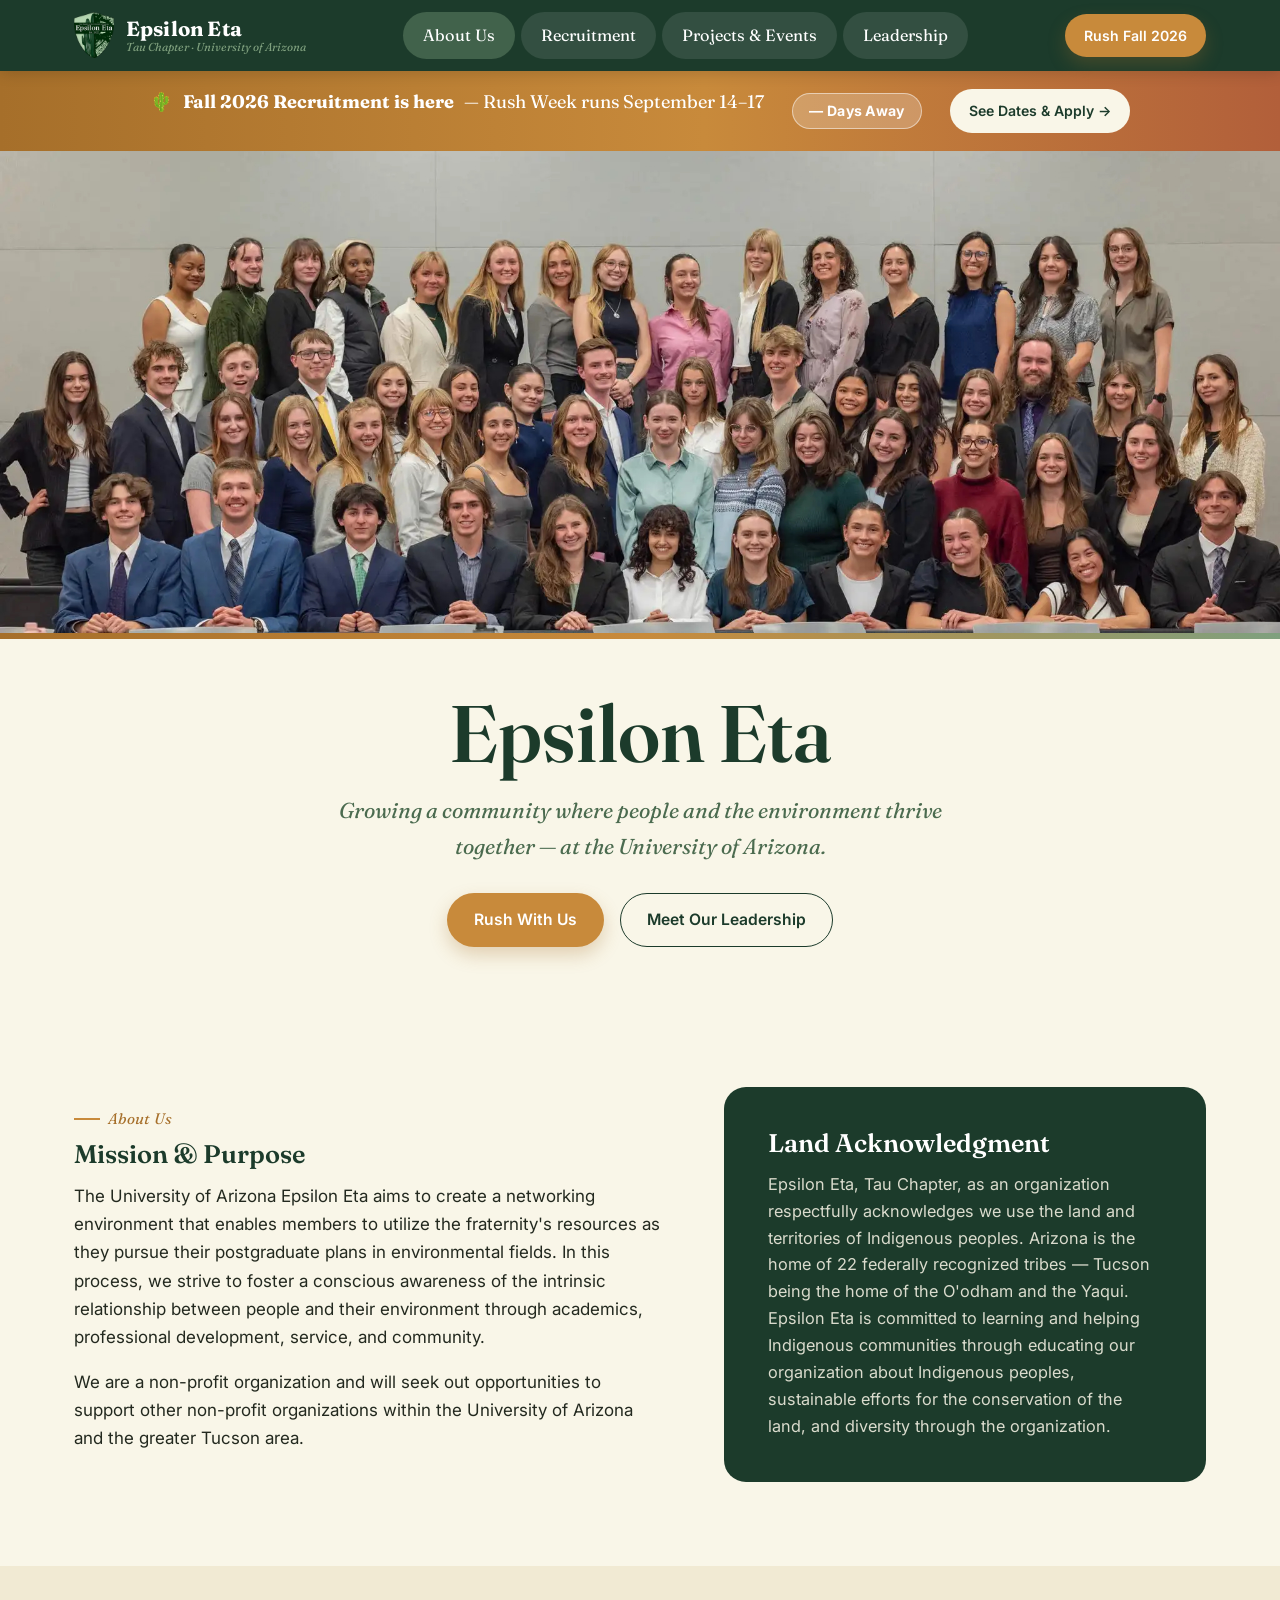
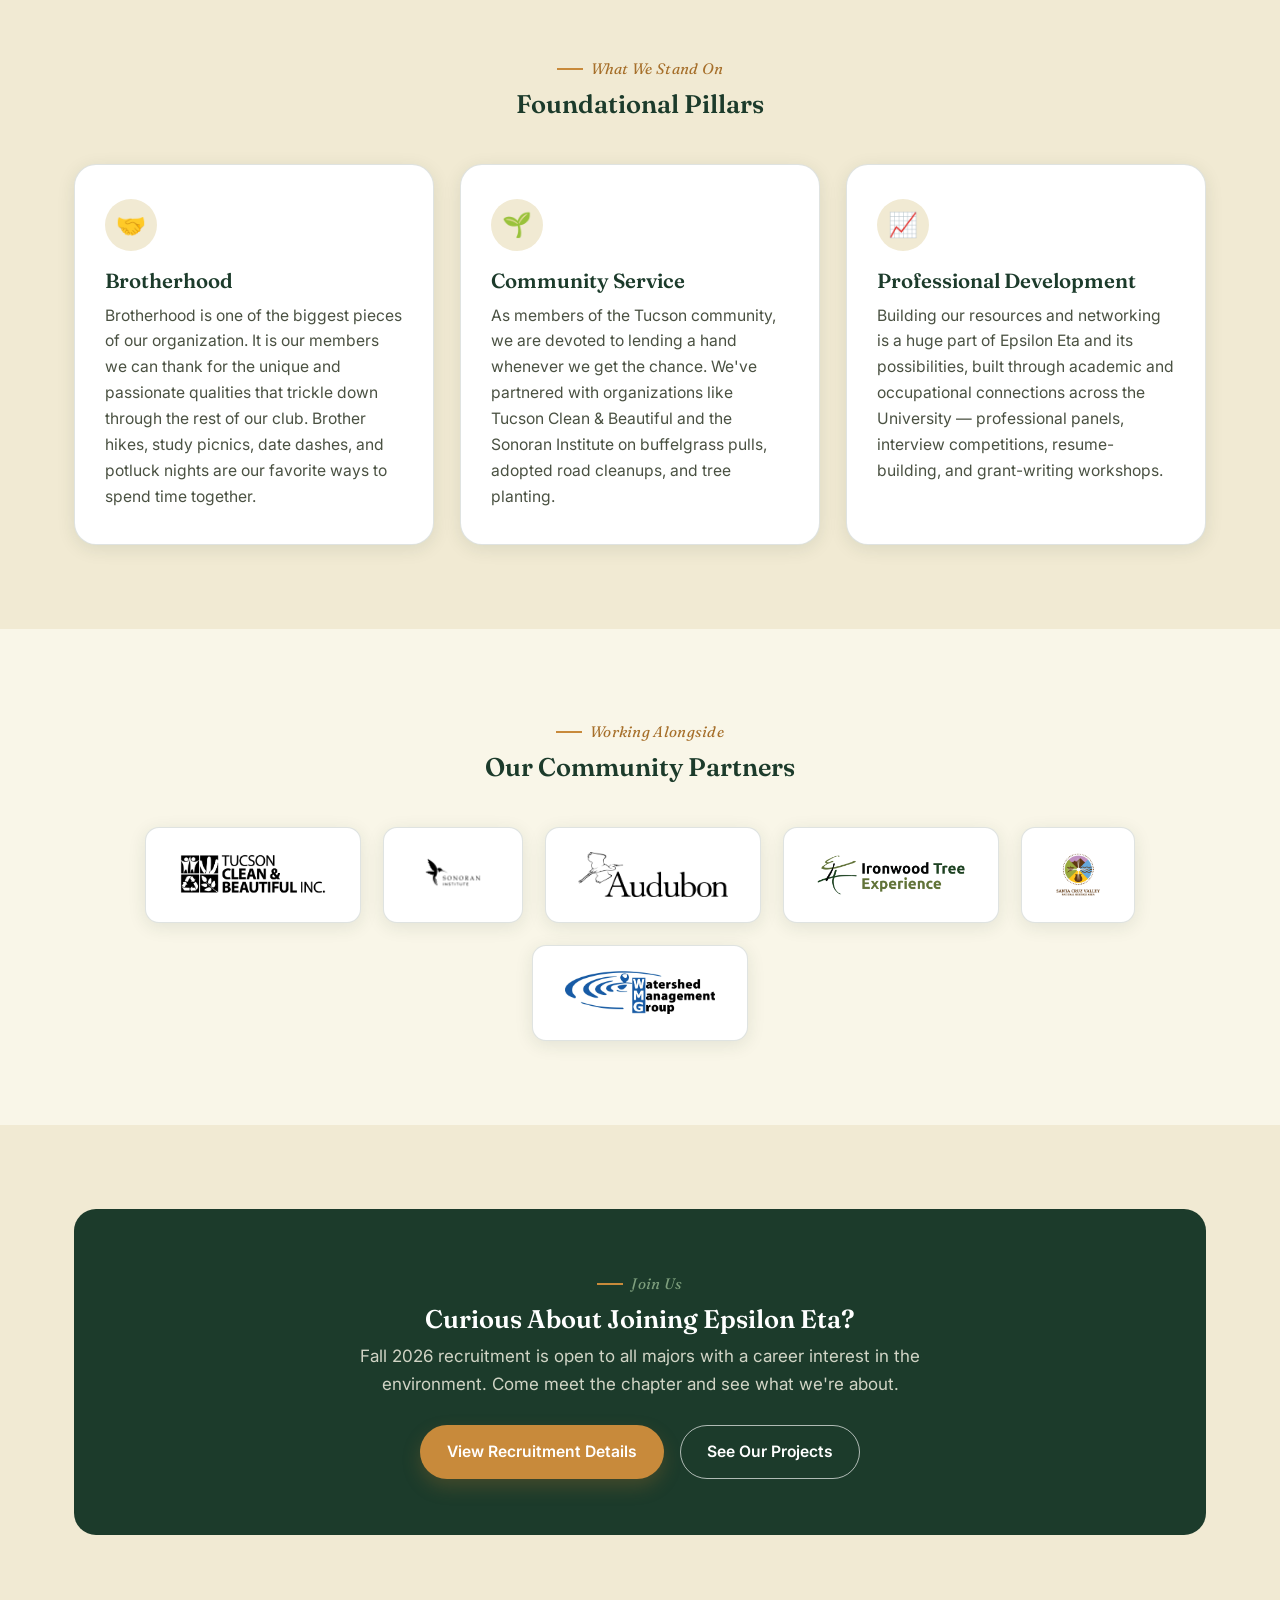
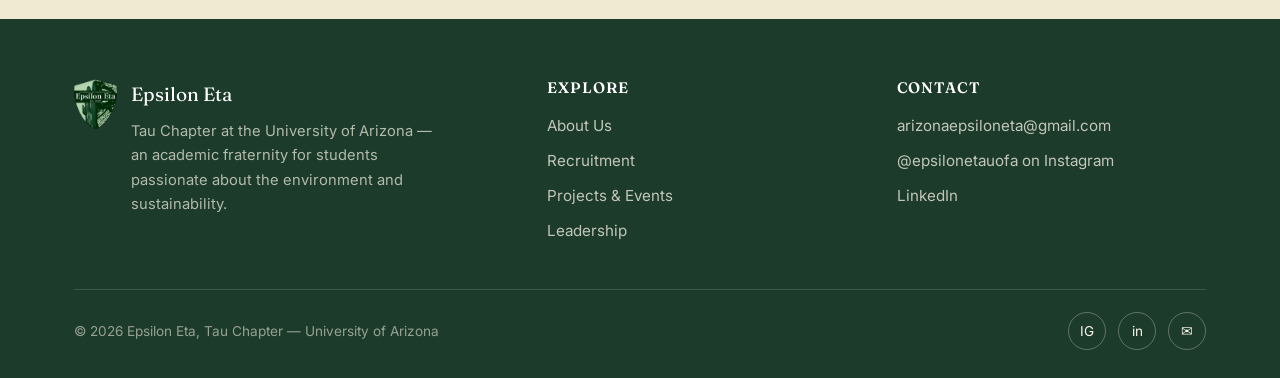
==== index.html @ ac743a00 "Initial commit: Epsilon Eta Tau Chapter website New static site replacing the old WordPress export -" ====
<!DOCTYPE html>
<html lang="en">
<head>
<meta charset="UTF-8" />
<meta name="viewport" content="width=device-width, initial-scale=1" />
<title>Epsilon Eta | Tau Chapter, University of Arizona</title>
<meta name="description" content="Epsilon Eta, Tau Chapter at the University of Arizona — an environmental and sustainability-focused academic fraternity. Learn our mission, meet our leadership, and join Fall 2026 recruitment." />
<link rel="icon" href="Logos/epsilonetalogo.webp" />
<link rel="preconnect" href="https://fonts.googleapis.com">
<link rel="preconnect" href="https://fonts.gstatic.com" crossorigin>
<link href="https://fonts.googleapis.com/css2?family=Fraunces:ital,wght@0,500;0,600;0,700;1,500&family=Inter:wght@400;500;600;700&display=swap" rel="stylesheet">
<link rel="stylesheet" href="css/styles.css" />
</head>
<body>

<!-- ================= NAVBAR ================= -->
<header class="navbar">
  <div class="container">
    <a class="brand" href="index.html">
      <img src="Logos/epsilonetalogo.webp" alt="Epsilon Eta shield crest logo" />
      <span class="brand-text">
        <span class="name">Epsilon Eta</span>
        <span class="sub">Tau Chapter &middot; University of Arizona</span>
      </span>
    </a>
    <nav class="nav-links">
      <a href="index.html" class="active">About Us</a>
      <a href="recruitment.html">Recruitment</a>
      <a href="projects-events.html">Projects &amp; Events</a>
      <a href="leadership.html">Leadership</a>
    </nav>
    <div class="nav-cta">
      <a href="recruitment.html" class="btn btn-gold btn-sm">Rush Fall 2026</a>
    </div>
    <button class="nav-toggle" aria-label="Toggle navigation">
      <span></span><span></span><span></span>
    </button>
  </div>
</header>

<!-- ================= RECRUITMENT BANNER ================= -->
<div class="rush-banner">
  <div class="container">
    <p class="rush-text">
      🌵 <strong>Fall 2026 Recruitment is here</strong> &mdash; Rush Week runs September 14&ndash;17
    </p>
    <span class="rush-badge"><span data-countdown>13</span> Days Away</span>
    <a href="recruitment.html" class="btn btn-white btn-sm">See Dates &amp; Apply →</a>
  </div>
</div>

<!-- ================= HERO ================= -->
<section class="hero">
  <div class="hero-media">
    <img src="Images/MainPagePhoto.jpg" alt="Members of Epsilon Eta, Tau Chapter, gathered together in business professional attire for a full-chapter group photo" />
  </div>
  <div class="hero-divider"></div>
  <div class="hero-copy">
    <div class="container">
      <h1>Epsilon Eta</h1>
      <p class="tagline">Growing a community where people and the environment thrive together — at the University of Arizona.</p>
      <div class="hero-actions">
        <a href="recruitment.html" class="btn btn-gold">Rush With Us</a>
        <a href="leadership.html" class="btn btn-outline-dark">Meet Our Leadership</a>
      </div>
    </div>
  </div>
</section>

<!-- ================= MISSION ================= -->
<section class="section">
  <div class="container">
    <div class="two-col">
      <div>
        <span class="eyebrow">About Us</span>
        <h2>Mission &amp; Purpose</h2>
        <p>The University of Arizona Epsilon Eta aims to create a networking environment that enables members to utilize the fraternity's resources as they pursue their postgraduate plans in environmental fields. In this process, we strive to foster a conscious awareness of the intrinsic relationship between people and their environment through academics, professional development, service, and community.</p>
        <p>We are a non-profit organization and will seek out opportunities to support other non-profit organizations within the University of Arizona and the greater Tucson area.</p>
      </div>
      <div class="land-ack">
        <h2>Land Acknowledgment</h2>
        <p>Epsilon Eta, Tau Chapter, as an organization respectfully acknowledges we use the land and territories of Indigenous peoples. Arizona is the home of 22 federally recognized tribes &mdash; Tucson being the home of the O'odham and the Yaqui. Epsilon Eta is committed to learning and helping Indigenous communities through educating our organization about Indigenous peoples, sustainable efforts for the conservation of the land, and diversity through the organization.</p>
      </div>
    </div>
  </div>
</section>

<!-- ================= FOUNDATIONAL PILLARS ================= -->
<section class="section section--alt">
  <div class="container">
    <div class="section-head center">
      <span class="eyebrow">What We Stand On</span>
      <h2>Foundational Pillars</h2>
    </div>
    <div class="pillars">
      <div class="pillar-card">
        <div class="icon">🤝</div>
        <h3>Brotherhood</h3>
        <p>Brotherhood is one of the biggest pieces of our organization. It is our members we can thank for the unique and passionate qualities that trickle down through the rest of our club. Brother hikes, study picnics, date dashes, and potluck nights are our favorite ways to spend time together.</p>
      </div>
      <div class="pillar-card">
        <div class="icon">🌱</div>
        <h3>Community Service</h3>
        <p>As members of the Tucson community, we are devoted to lending a hand whenever we get the chance. We've partnered with organizations like Tucson Clean &amp; Beautiful and the Sonoran Institute on buffelgrass pulls, adopted road cleanups, and tree planting.</p>
      </div>
      <div class="pillar-card">
        <div class="icon">📈</div>
        <h3>Professional Development</h3>
        <p>Building our resources and networking is a huge part of Epsilon Eta and its possibilities, built through academic and occupational connections across the University &mdash; professional panels, interview competitions, resume-building, and grant-writing workshops.</p>
      </div>
    </div>
  </div>
</section>

<!-- ================= PARTNERS ================= -->
<section class="section">
  <div class="container">
    <div class="section-head center">
      <span class="eyebrow">Working Alongside</span>
      <h2>Our Community Partners</h2>
    </div>
    <div class="partners-strip">
      <div class="partner-tile"><img class="logo-invert" src="Logos/TuconsCleanBeautifulLogo.png" alt="Tucson Clean and Beautiful logo" /></div>
      <div class="partner-tile"><img src="Logos/SonoranInstituteLogo.png" alt="Sonoran Institute logo" /></div>
      <div class="partner-tile"><img src="Logos/AudubonLogo.png" alt="Tucson Audubon Society logo" /></div>
      <div class="partner-tile"><img src="Logos/ITELogo.png" alt="Ironwood Tree Experience logo" /></div>
      <div class="partner-tile"><img src="Logos/SCVNHALogo.webp" alt="Santa Cruz Valley National Heritage Area logo" /></div>
      <div class="partner-tile"><img src="Logos/WMGLogo.webp" alt="Watershed Management Group logo" /></div>
    </div>
  </div>
</section>

<!-- ================= CTA ================= -->
<section class="section section--alt">
  <div class="container">
    <div class="cta-band">
      <span class="eyebrow" style="color:var(--sage-light)">Join Us</span>
      <h2>Curious About Joining Epsilon Eta?</h2>
      <p>Fall 2026 recruitment is open to all majors with a career interest in the environment. Come meet the chapter and see what we're about.</p>
      <div class="btn-row">
        <a href="recruitment.html" class="btn btn-gold">View Recruitment Details</a>
        <a href="projects-events.html" class="btn btn-outline-light">See Our Projects</a>
      </div>
    </div>
  </div>
</section>

<!-- ================= FOOTER ================= -->
<footer class="site-footer">
  <div class="container">
    <div class="footer-grid">
      <div class="footer-brand">
        <img src="Logos/epsilonetalogo.webp" alt="Epsilon Eta shield crest logo" />
        <div>
          <div class="name">Epsilon Eta</div>
          <p>Tau Chapter at the University of Arizona &mdash; an academic fraternity for students passionate about the environment and sustainability.</p>
        </div>
      </div>
      <div class="footer-col">
        <h4>Explore</h4>
        <a href="index.html">About Us</a>
        <a href="recruitment.html">Recruitment</a>
        <a href="projects-events.html">Projects &amp; Events</a>
        <a href="leadership.html">Leadership</a>
      </div>
      <div class="footer-col">
        <h4>Contact</h4>
        <a href="mailto:arizonaepsiloneta@gmail.com">arizonaepsiloneta@gmail.com</a>
        <a href="https://www.instagram.com/epsilonetauofa/" target="_blank" rel="noopener">@epsilonetauofa on Instagram</a>
        <a href="https://www.linkedin.com/company/epsilon-eta-tau-chapter/posts/?feedView=all" target="_blank" rel="noopener">LinkedIn</a>
      </div>
    </div>
    <div class="footer-bottom">
      <span>&copy; <span data-year>2026</span> Epsilon Eta, Tau Chapter &mdash; University of Arizona</span>
      <div class="social-row">
        <a href="https://www.instagram.com/epsilonetauofa/" target="_blank" rel="noopener" aria-label="Instagram">IG</a>
        <a href="https://www.linkedin.com/company/epsilon-eta-tau-chapter/posts/?feedView=all" target="_blank" rel="noopener" aria-label="LinkedIn">in</a>
        <a href="mailto:arizonaepsiloneta@gmail.com" aria-label="Email">✉</a>
      </div>
    </div>
  </div>
</footer>

<script src="js/script.js"></script>
</body>
</html>
---- css/styles.css ----
/* =========================================================
   Epsilon Eta — Tau Chapter, University of Arizona
   Global stylesheet
   ========================================================= */

:root {
  /* Palette */
  --forest-dark: #1C3B2B;
  --forest: #234531;
  --sage: #4B6B4F;
  --sage-light: #7FA07E;
  --cream: #F9F6E8;
  --cream-alt: #F1EAD3;
  --gold: #C88A3B;
  --gold-dark: #A66F2A;
  --terracotta: #B25F3A;
  --ink: #23291F;
  --ink-soft: #4A5142;
  --white: #FFFFFF;
  --line: rgba(28, 59, 43, 0.14);

  --nav-pill: rgba(255, 255, 255, 0.10);
  --nav-pill-hover: rgba(127, 160, 126, 0.38);

  --font-serif: "Fraunces", "Iowan Old Style", "Palatino Linotype", Georgia, serif;
  --font-sans: "Inter", "Helvetica Neue", Arial, sans-serif;

  --shadow-soft: 0 10px 30px rgba(28, 59, 43, 0.12);
  --shadow-card: 0 4px 18px rgba(28, 59, 43, 0.10);
  --radius-lg: 22px;
  --radius-md: 14px;
  --radius-pill: 999px;
}

/* ---------- Reset ---------- */
* { box-sizing: border-box; }
html { scroll-behavior: smooth; }
body {
  margin: 0;
  background: var(--cream);
  color: var(--ink);
  font-family: var(--font-sans);
  font-size: 17px;
  line-height: 1.65;
  -webkit-font-smoothing: antialiased;
}
img { max-width: 100%; display: block; }
a { color: inherit; text-decoration: none; }
ul { list-style: none; margin: 0; padding: 0; }
h1, h2, h3, h4 {
  font-family: var(--font-serif);
  color: var(--forest-dark);
  margin: 0 0 0.5em;
  font-weight: 600;
  line-height: 1.15;
}
p { margin: 0 0 1em; }
.container {
  width: 100%;
  max-width: 1180px;
  margin: 0 auto;
  padding: 0 24px;
}
.eyebrow {
  display: inline-flex;
  align-items: center;
  gap: 8px;
  font-family: var(--font-serif);
  font-style: italic;
  font-size: 0.95rem;
  color: var(--gold-dark);
  letter-spacing: 0.02em;
  margin-bottom: 0.6em;
}
.eyebrow::before {
  content: "";
  width: 26px;
  height: 2px;
  background: var(--gold);
  display: inline-block;
}
.section {
  padding: 84px 0;
}
.section--alt {
  background: var(--cream-alt);
}
.section-head {
  max-width: 680px;
  margin: 0 0 44px;
}
.section-head.center {
  margin-left: auto;
  margin-right: auto;
  text-align: center;
}
.section-head p {
  color: var(--ink-soft);
  font-size: 1.08rem;
}

/* ---------- Buttons ---------- */
.btn {
  display: inline-flex;
  align-items: center;
  gap: 10px;
  font-family: var(--font-sans);
  font-weight: 600;
  font-size: 0.98rem;
  padding: 13px 26px;
  border-radius: var(--radius-pill);
  border: 1.5px solid transparent;
  cursor: pointer;
  transition: transform 0.15s ease, box-shadow 0.15s ease, background 0.15s ease, color 0.15s ease;
  white-space: nowrap;
}
.btn:hover { transform: translateY(-2px); }
.btn-gold {
  background: var(--gold);
  color: var(--white);
  box-shadow: 0 8px 18px rgba(166, 111, 42, 0.28);
}
.btn-gold:hover { background: var(--gold-dark); }
.btn-outline-dark {
  background: transparent;
  border-color: var(--forest-dark);
  color: var(--forest-dark);
}
.btn-outline-dark:hover { background: var(--forest-dark); color: var(--white); }
.btn-outline-light {
  background: transparent;
  border-color: rgba(255,255,255,0.65);
  color: var(--white);
}
.btn-outline-light:hover { background: rgba(255,255,255,0.14); }
.btn-white {
  background: var(--cream);
  color: var(--forest-dark);
}
.btn-white:hover { background: var(--white); }
.btn-sm { padding: 9px 18px; font-size: 0.88rem; }

/* ---------- Navbar ---------- */
.navbar {
  background: var(--forest-dark);
  position: sticky;
  top: 0;
  z-index: 200;
  box-shadow: 0 2px 14px rgba(0,0,0,0.16);
}
.navbar .container {
  display: flex;
  align-items: center;
  justify-content: space-between;
  gap: 20px;
  padding-top: 12px;
  padding-bottom: 12px;
}
.brand {
  display: flex;
  align-items: center;
  gap: 12px;
}
.brand img {
  height: 46px;
  width: auto;
}
.brand-text {
  font-family: var(--font-serif);
  color: var(--white);
  line-height: 1.15;
}
.brand-text .name { font-size: 1.28rem; font-weight: 700; letter-spacing: 0.01em; }
.brand-text .sub {
  display: block;
  font-size: 0.72rem;
  font-style: italic;
  color: var(--sage-light);
  font-weight: 400;
}
.nav-links {
  display: flex;
  align-items: center;
  gap: 6px;
}
.nav-links a {
  font-family: var(--font-serif);
  color: var(--white);
  font-size: 1.02rem;
  padding: 10px 20px;
  border-radius: var(--radius-pill);
  background: var(--nav-pill);
  transition: background 0.2s ease;
}
.nav-links a:hover,
.nav-links a.active {
  background: var(--nav-pill-hover);
}
.nav-cta {
  display: flex;
  align-items: center;
  gap: 14px;
}
.nav-toggle {
  display: none;
  background: none;
  border: none;
  cursor: pointer;
  padding: 8px;
}
.nav-toggle span {
  display: block;
  width: 26px;
  height: 2px;
  background: var(--white);
  margin: 5px 0;
  transition: 0.2s ease;
}

/* ---------- Recruitment banner (top of homepage) ---------- */
.rush-banner {
  background: linear-gradient(90deg, var(--gold-dark), var(--gold) 55%, var(--terracotta));
  color: var(--white);
}
.rush-banner .container {
  display: flex;
  align-items: center;
  justify-content: center;
  flex-wrap: wrap;
  gap: 14px 28px;
  padding-top: 16px;
  padding-bottom: 16px;
  text-align: center;
}
.rush-banner .rush-text {
  font-family: var(--font-serif);
  font-size: 1.14rem;
  display: flex;
  align-items: center;
  gap: 10px;
  flex-wrap: wrap;
  justify-content: center;
}
.rush-banner .rush-text strong { font-weight: 700; }
.rush-badge {
  background: rgba(255,255,255,0.22);
  border: 1px solid rgba(255,255,255,0.5);
  border-radius: var(--radius-pill);
  padding: 5px 16px;
  font-family: var(--font-sans);
  font-weight: 700;
  font-size: 0.88rem;
  letter-spacing: 0.02em;
}

/* ---------- Hero ---------- */
.hero {
  position: relative;
  overflow: hidden;
  background: var(--forest-dark);
}
.hero-media {
  position: relative;
  width: 100%;
  line-height: 0;
}
.hero-media img {
  width: 100%;
  height: auto;
  display: block;
}
.hero-divider {
  height: 6px;
  background: linear-gradient(90deg, var(--gold-dark), var(--gold), var(--sage-light));
}
.hero-copy {
  position: relative;
  background: var(--cream);
  padding: 48px 0 56px;
}
.hero-copy .container {
  text-align: center;
}
.hero-copy h1 {
  font-size: clamp(2.6rem, 6.4vw, 5rem);
  color: var(--forest-dark);
  margin-bottom: 0.18em;
}
.hero-copy .tagline {
  font-family: var(--font-serif);
  font-style: italic;
  color: var(--sage);
  font-size: clamp(1.05rem, 2vw, 1.35rem);
  max-width: 640px;
  margin: 0 auto 1.3em;
}
.hero-actions {
  display: flex;
  gap: 16px;
  justify-content: center;
  flex-wrap: wrap;
  margin-top: 6px;
}

/* ---------- Page header (non-home pages) ---------- */
.page-header {
  background: var(--forest-dark);
  padding: 72px 0 64px;
  text-align: center;
}
.page-header h1 {
  color: var(--white);
  font-size: clamp(2.2rem, 5vw, 3.4rem);
}
.page-header .eyebrow { color: var(--sage-light); }
.page-header .eyebrow::before { background: var(--sage-light); }
.page-header p {
  color: rgba(249,246,232,0.82);
  max-width: 620px;
  margin: 0 auto;
  font-size: 1.08rem;
}

/* ---------- Pillars ---------- */
.pillars {
  display: grid;
  grid-template-columns: repeat(3, 1fr);
  gap: 26px;
}
.pillar-card {
  background: var(--white);
  border: 1px solid var(--line);
  border-radius: var(--radius-lg);
  padding: 34px 30px;
  box-shadow: var(--shadow-card);
}
.pillar-card .icon {
  width: 52px;
  height: 52px;
  border-radius: 50%;
  background: var(--cream-alt);
  color: var(--forest-dark);
  display: flex;
  align-items: center;
  justify-content: center;
  font-size: 1.5rem;
  margin-bottom: 18px;
}
.pillar-card h3 { font-size: 1.28rem; }
.pillar-card p { color: var(--ink-soft); font-size: 0.98rem; margin-bottom: 0; }

/* ---------- Land acknowledgment ---------- */
.land-ack {
  background: var(--forest-dark);
  color: var(--cream);
  border-radius: var(--radius-lg);
  padding: 42px 44px;
}
.land-ack h2 { color: var(--white); }
.land-ack p { color: rgba(249,246,232,0.86); margin-bottom: 0; font-size: 1.02rem; }

/* ---------- Two-column feature (mission, etc.) ---------- */
.two-col {
  display: grid;
  grid-template-columns: 1.1fr 0.9fr;
  gap: 60px;
  align-items: center;
}

/* ---------- Partner logo strip ---------- */
.partners-strip {
  display: flex;
  flex-wrap: wrap;
  align-items: center;
  justify-content: center;
  gap: 22px;
}
.partner-tile {
  background: var(--white);
  border: 1px solid var(--line);
  border-radius: var(--radius-md);
  box-shadow: var(--shadow-card);
  padding: 20px 32px;
  display: flex;
  align-items: center;
  justify-content: center;
  height: 96px;
}
.partner-tile img {
  height: 46px;
  width: auto;
  max-width: 150px;
  object-fit: contain;
}
.logo-invert { filter: grayscale(1) invert(1); }

/* ---------- Recruitment page ---------- */
.rush-hero {
  background: var(--forest-dark);
  color: var(--cream);
  padding: 76px 0 60px;
}
.rush-hero .container { text-align: center; }
.rush-hero h1 { color: var(--white); font-size: clamp(2.3rem, 5.5vw, 3.6rem); }
.rush-hero p.lead {
  max-width: 660px;
  margin: 0 auto 1.4em;
  color: rgba(249,246,232,0.86);
  font-size: 1.08rem;
}
.countdown {
  display: inline-flex;
  gap: 14px;
  background: rgba(249,246,232,0.08);
  border: 1px solid rgba(249,246,232,0.28);
  border-radius: var(--radius-lg);
  padding: 18px 30px;
  margin: 8px 0 24px;
}
.countdown .num {
  font-family: var(--font-serif);
  font-size: 2.4rem;
  font-weight: 700;
  color: var(--gold);
  line-height: 1;
  display: block;
}
.countdown .lbl {
  font-size: 0.72rem;
  letter-spacing: 0.08em;
  text-transform: uppercase;
  color: rgba(249,246,232,0.7);
}

.eligibility-card {
  background: var(--white);
  border: 1px solid var(--line);
  border-radius: var(--radius-lg);
  padding: 36px;
  box-shadow: var(--shadow-card);
}
.eligibility-card ul { margin-top: 14px; }
.eligibility-card li {
  display: flex;
  gap: 10px;
  align-items: flex-start;
  margin-bottom: 10px;
  color: var(--ink-soft);
}
.eligibility-card li::before {
  content: "✓";
  color: var(--sage);
  font-weight: 700;
  flex-shrink: 0;
}

.schedule-grid {
  display: grid;
  grid-template-columns: repeat(4, 1fr);
  gap: 20px;
}
.schedule-card {
  background: var(--white);
  border: 1px solid var(--line);
  border-radius: var(--radius-lg);
  padding: 26px 22px;
  box-shadow: var(--shadow-card);
  position: relative;
}
.schedule-card.required {
  border: 2px solid var(--gold);
}
.schedule-card .req-badge {
  position: absolute;
  top: -12px;
  right: 18px;
  background: var(--gold);
  color: var(--white);
  font-size: 0.7rem;
  font-weight: 700;
  letter-spacing: 0.04em;
  text-transform: uppercase;
  padding: 5px 12px;
  border-radius: var(--radius-pill);
}
.schedule-card .day {
  font-family: var(--font-serif);
  font-style: italic;
  color: var(--sage);
  font-size: 0.92rem;
  margin-bottom: 4px;
}
.schedule-card h3 { font-size: 1.22rem; margin-bottom: 8px; }
.schedule-card .meta {
  font-size: 0.92rem;
  color: var(--ink-soft);
  display: flex;
  flex-direction: column;
  gap: 3px;
  margin-bottom: 10px;
}
.schedule-card .desc {
  font-size: 0.92rem;
  color: var(--ink-soft);
  margin-bottom: 0;
}

.application-panel {
  background: var(--cream-alt);
  border-radius: var(--radius-lg);
  padding: 44px;
  display: grid;
  grid-template-columns: 1fr 1fr;
  gap: 40px;
  align-items: start;
}
.due-tag {
  display: inline-block;
  background: var(--forest-dark);
  color: var(--white);
  font-size: 0.86rem;
  font-weight: 600;
  padding: 8px 18px;
  border-radius: var(--radius-pill);
  margin-bottom: 18px;
}
.req-list li {
  display: flex;
  gap: 10px;
  padding: 10px 0;
  border-bottom: 1px dashed var(--line);
  color: var(--ink-soft);
}
.req-list li:last-child { border-bottom: none; }
.req-list li::before {
  content: "🌿";
  flex-shrink: 0;
}

.recruit-gallery {
  display: grid;
  grid-template-columns: repeat(4, 1fr);
  gap: 18px;
}
.recruit-gallery img {
  border-radius: var(--radius-md);
  width: 100%;
  height: 230px;
  object-fit: cover;
  box-shadow: var(--shadow-card);
  transition: transform 0.25s ease;
}
.recruit-gallery img:hover { transform: scale(1.03); }

.flyer-grid {
  display: grid;
  grid-template-columns: repeat(4, 1fr);
  gap: 18px;
}
.flyer-card {
  position: relative;
  border-radius: var(--radius-md);
  overflow: hidden;
  box-shadow: var(--shadow-card);
  line-height: 0;
}
.flyer-card img {
  width: 100%;
  display: block;
}
.flyer-card.required {
  box-shadow: 0 0 0 3px var(--gold), var(--shadow-soft);
}
.flyer-card .req-badge {
  position: absolute;
  top: 14px;
  right: 14px;
  box-shadow: 0 4px 10px rgba(0,0,0,0.28);
}

/* ---------- Projects & Events ---------- */
.event-block {
  display: grid;
  grid-template-columns: 1fr 1fr;
  gap: 54px;
  align-items: center;
  padding: 56px 0;
  border-bottom: 1px solid var(--line);
}
.event-block:last-of-type { border-bottom: none; }
.event-block.reverse .event-media { order: 2; }
.event-block.reverse .event-copy { order: 1; }
.event-media img {
  border-radius: var(--radius-lg);
  box-shadow: var(--shadow-soft);
  width: 100%;
  height: 360px;
  object-fit: cover;
}
.event-copy .tag {
  display: inline-block;
  background: var(--cream-alt);
  color: var(--forest);
  font-size: 0.78rem;
  font-weight: 700;
  letter-spacing: 0.05em;
  text-transform: uppercase;
  padding: 6px 14px;
  border-radius: var(--radius-pill);
  margin-bottom: 14px;
}
.event-copy h2 { font-size: 1.9rem; margin-bottom: 0.5em; }
.event-copy p { color: var(--ink-soft); }

/* ---------- Leadership ---------- */
.board-grid {
  display: grid;
  grid-template-columns: repeat(4, 1fr);
  gap: 30px 24px;
}
.board-card {
  text-align: center;
}
.board-card .photo {
  width: 100%;
  aspect-ratio: 1 / 1;
  border-radius: var(--radius-lg);
  overflow: hidden;
  background: var(--cream-alt);
  margin-bottom: 14px;
  box-shadow: var(--shadow-card);
}
.board-card .photo img {
  width: 100%;
  height: 100%;
  object-fit: cover;
  object-position: top center;
}
.board-card h3 { font-size: 1.12rem; margin-bottom: 2px; }
.board-card .role {
  color: var(--sage);
  font-family: var(--font-serif);
  font-style: italic;
  font-size: 0.94rem;
}
.group-label {
  font-family: var(--font-serif);
  font-size: 1.5rem;
  color: var(--forest-dark);
  margin: 0 0 26px;
  padding-bottom: 12px;
  border-bottom: 2px solid var(--gold);
  display: inline-block;
}

/* ---------- CTA band ---------- */
.cta-band {
  background: var(--forest-dark);
  color: var(--cream);
  border-radius: var(--radius-lg);
  padding: 56px 44px;
  text-align: center;
}
.cta-band h2 { color: var(--white); margin-bottom: 0.3em; }
.cta-band p { color: rgba(249,246,232,0.82); max-width: 560px; margin: 0 auto 1.6em; }
.cta-band .btn-row {
  display: flex;
  gap: 16px;
  justify-content: center;
  flex-wrap: wrap;
}

/* ---------- Footer ---------- */
.site-footer {
  background: var(--forest-dark);
  color: rgba(249,246,232,0.78);
  padding: 60px 0 28px;
}
.footer-grid {
  display: grid;
  grid-template-columns: 1.4fr 1fr 1fr;
  gap: 40px;
  padding-bottom: 36px;
  border-bottom: 1px solid rgba(249,246,232,0.15);
}
.footer-brand { display: flex; gap: 14px; align-items: flex-start; }
.footer-brand img { height: 50px; }
.footer-brand .name {
  font-family: var(--font-serif);
  color: var(--white);
  font-size: 1.2rem;
}
.footer-brand p {
  font-size: 0.92rem;
  color: rgba(249,246,232,0.68);
  max-width: 320px;
  margin-top: 8px;
}
.footer-col h4 {
  color: var(--white);
  font-size: 0.95rem;
  text-transform: uppercase;
  letter-spacing: 0.06em;
  margin-bottom: 16px;
}
.footer-col a, .footer-col p {
  display: block;
  color: rgba(249,246,232,0.75);
  font-size: 0.95rem;
  margin-bottom: 10px;
}
.footer-col a:hover { color: var(--gold); }
.footer-bottom {
  display: flex;
  justify-content: space-between;
  align-items: center;
  flex-wrap: wrap;
  gap: 14px;
  padding-top: 22px;
  font-size: 0.85rem;
  color: rgba(249,246,232,0.55);
}
.social-row { display: flex; gap: 12px; }
.social-row a {
  width: 38px;
  height: 38px;
  border-radius: 50%;
  border: 1px solid rgba(249,246,232,0.3);
  display: flex;
  align-items: center;
  justify-content: center;
  color: var(--cream);
  transition: background 0.2s ease, border-color 0.2s ease;
}
.social-row a:hover { background: var(--gold); border-color: var(--gold); }

/* ---------- Responsive ---------- */
@media (max-width: 980px) {
  .two-col { grid-template-columns: 1fr; gap: 34px; }
  .pillars { grid-template-columns: 1fr; }
  .schedule-grid { grid-template-columns: repeat(2, 1fr); }
  .board-grid { grid-template-columns: repeat(3, 1fr); }
  .application-panel { grid-template-columns: 1fr; }
  .event-block, .event-block.reverse { grid-template-columns: 1fr; }
  .event-block.reverse .event-media,
  .event-block.reverse .event-copy { order: initial; }
  .footer-grid { grid-template-columns: 1fr 1fr; }
  .recruit-gallery { grid-template-columns: repeat(2, 1fr); }
  .flyer-grid { grid-template-columns: repeat(2, 1fr); }
}
@media (max-width: 760px) {
  .nav-links, .nav-cta .btn { display: none; }
  .nav-toggle { display: block; }
  .navbar.open .nav-links {
    display: flex;
    position: absolute;
    top: 100%;
    left: 0;
    right: 0;
    background: var(--forest-dark);
    flex-direction: column;
    padding: 14px 24px 22px;
    gap: 4px;
  }
  .navbar.open .nav-links a { display: block; text-align: center; }
  .section { padding: 60px 0; }
  .schedule-grid { grid-template-columns: 1fr; }
  .board-grid { grid-template-columns: repeat(2, 1fr); }
  .footer-grid { grid-template-columns: 1fr; }
  .footer-bottom { flex-direction: column; align-items: flex-start; }
  .recruit-gallery { grid-template-columns: 1fr; }
  .flyer-grid { grid-template-columns: 1fr 1fr; }
  .rush-banner .rush-text { font-size: 1rem; }
}
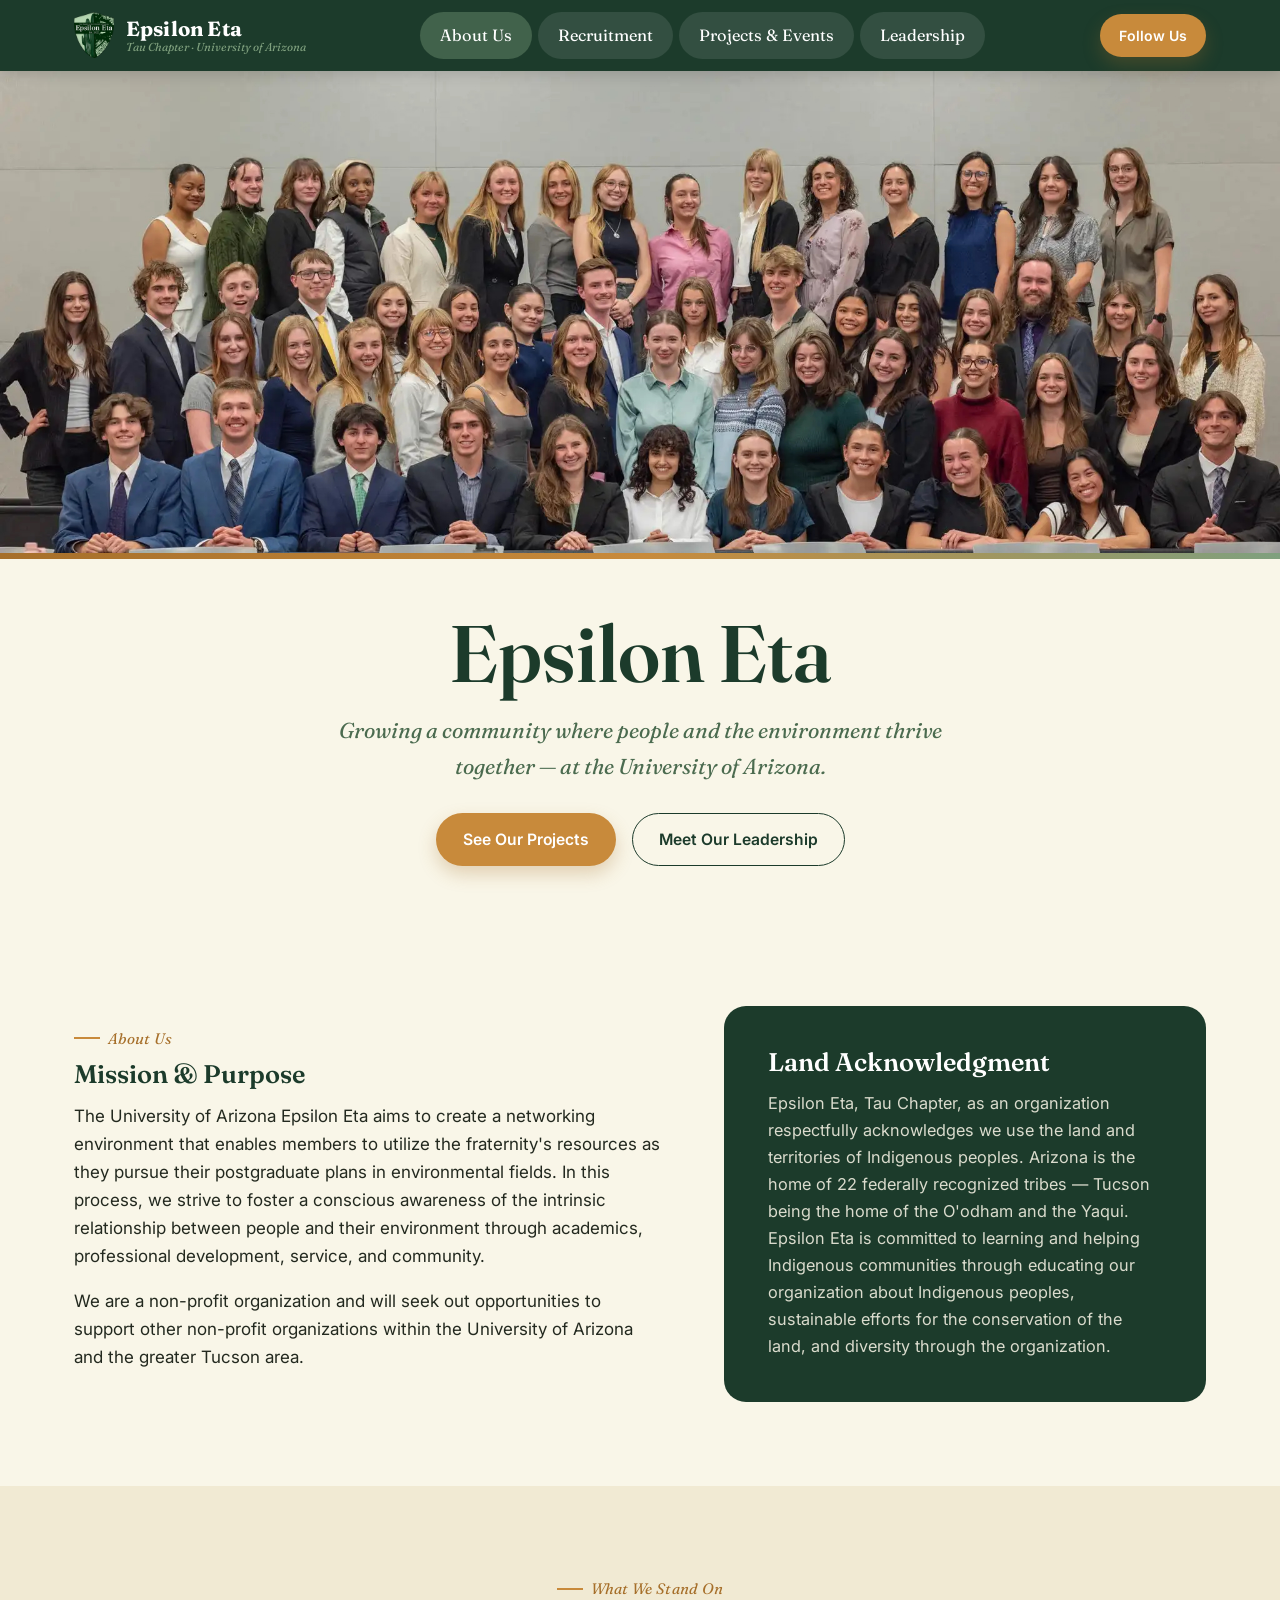
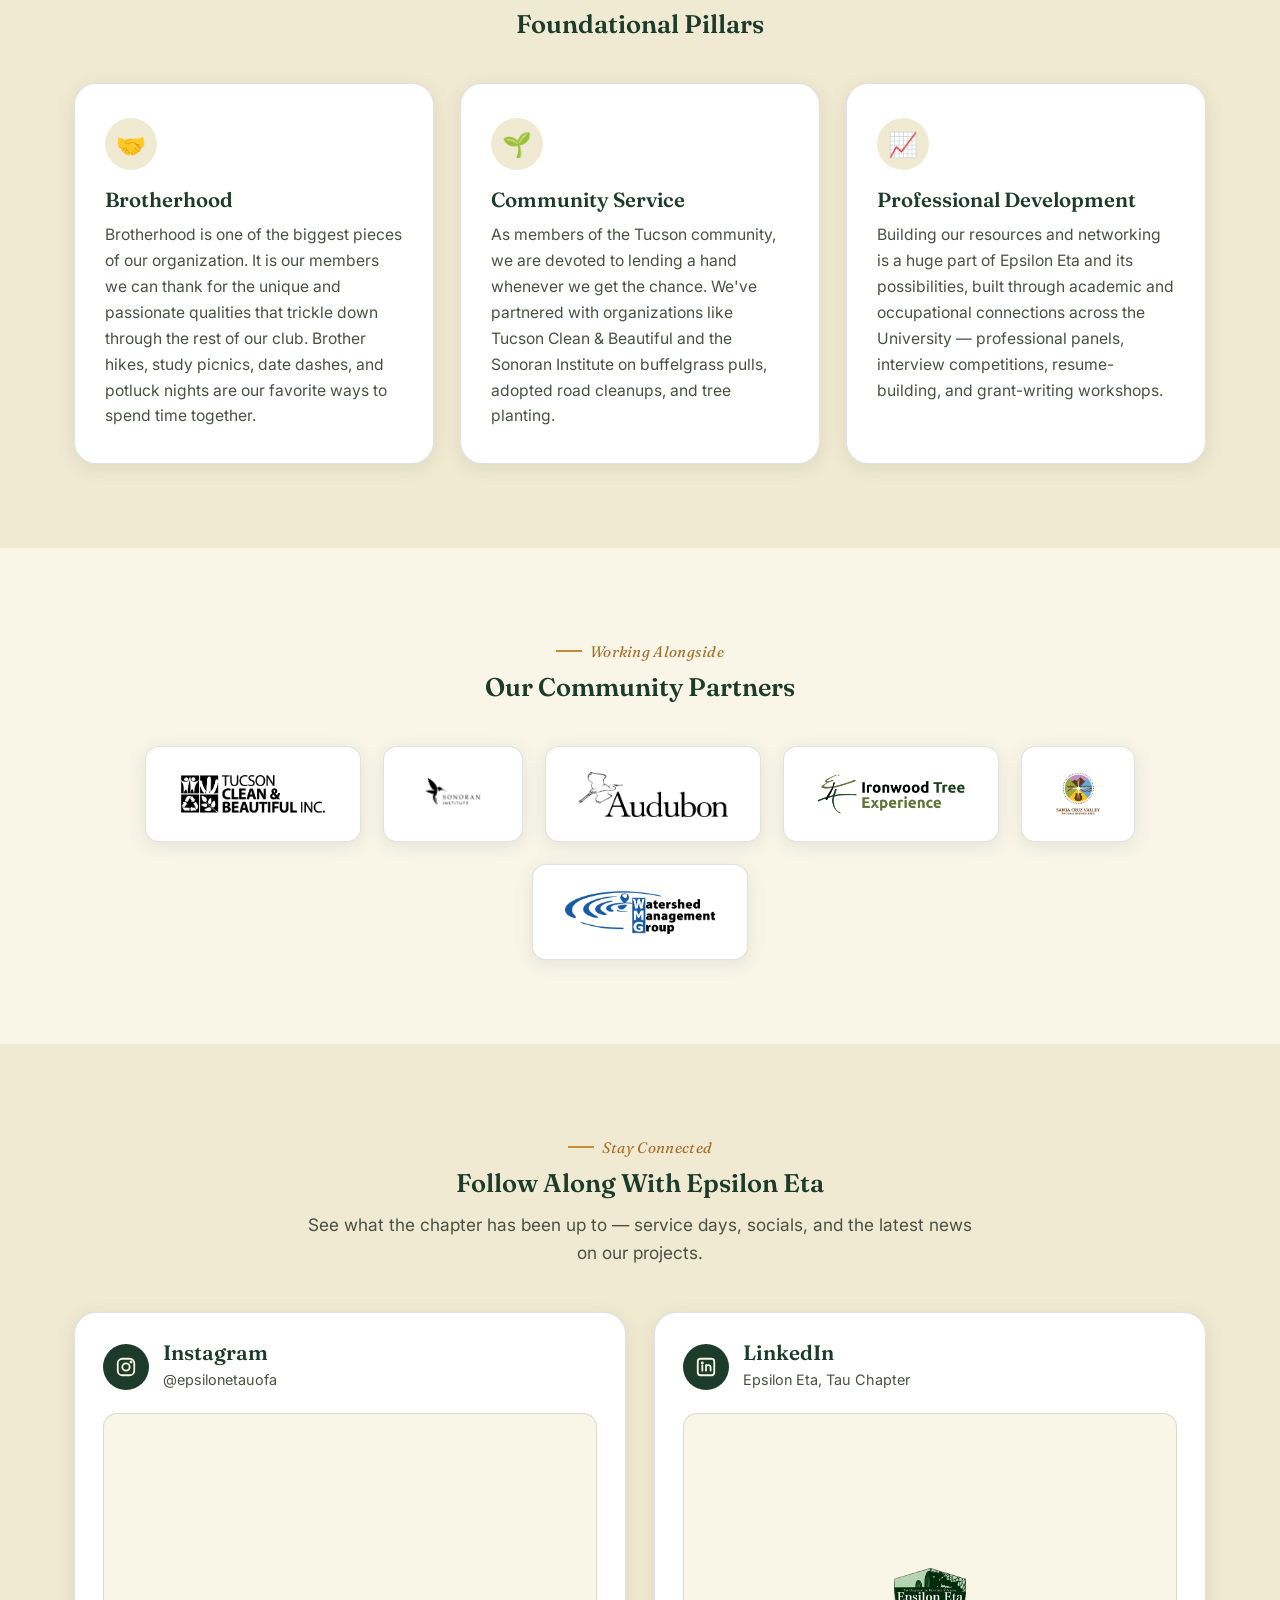
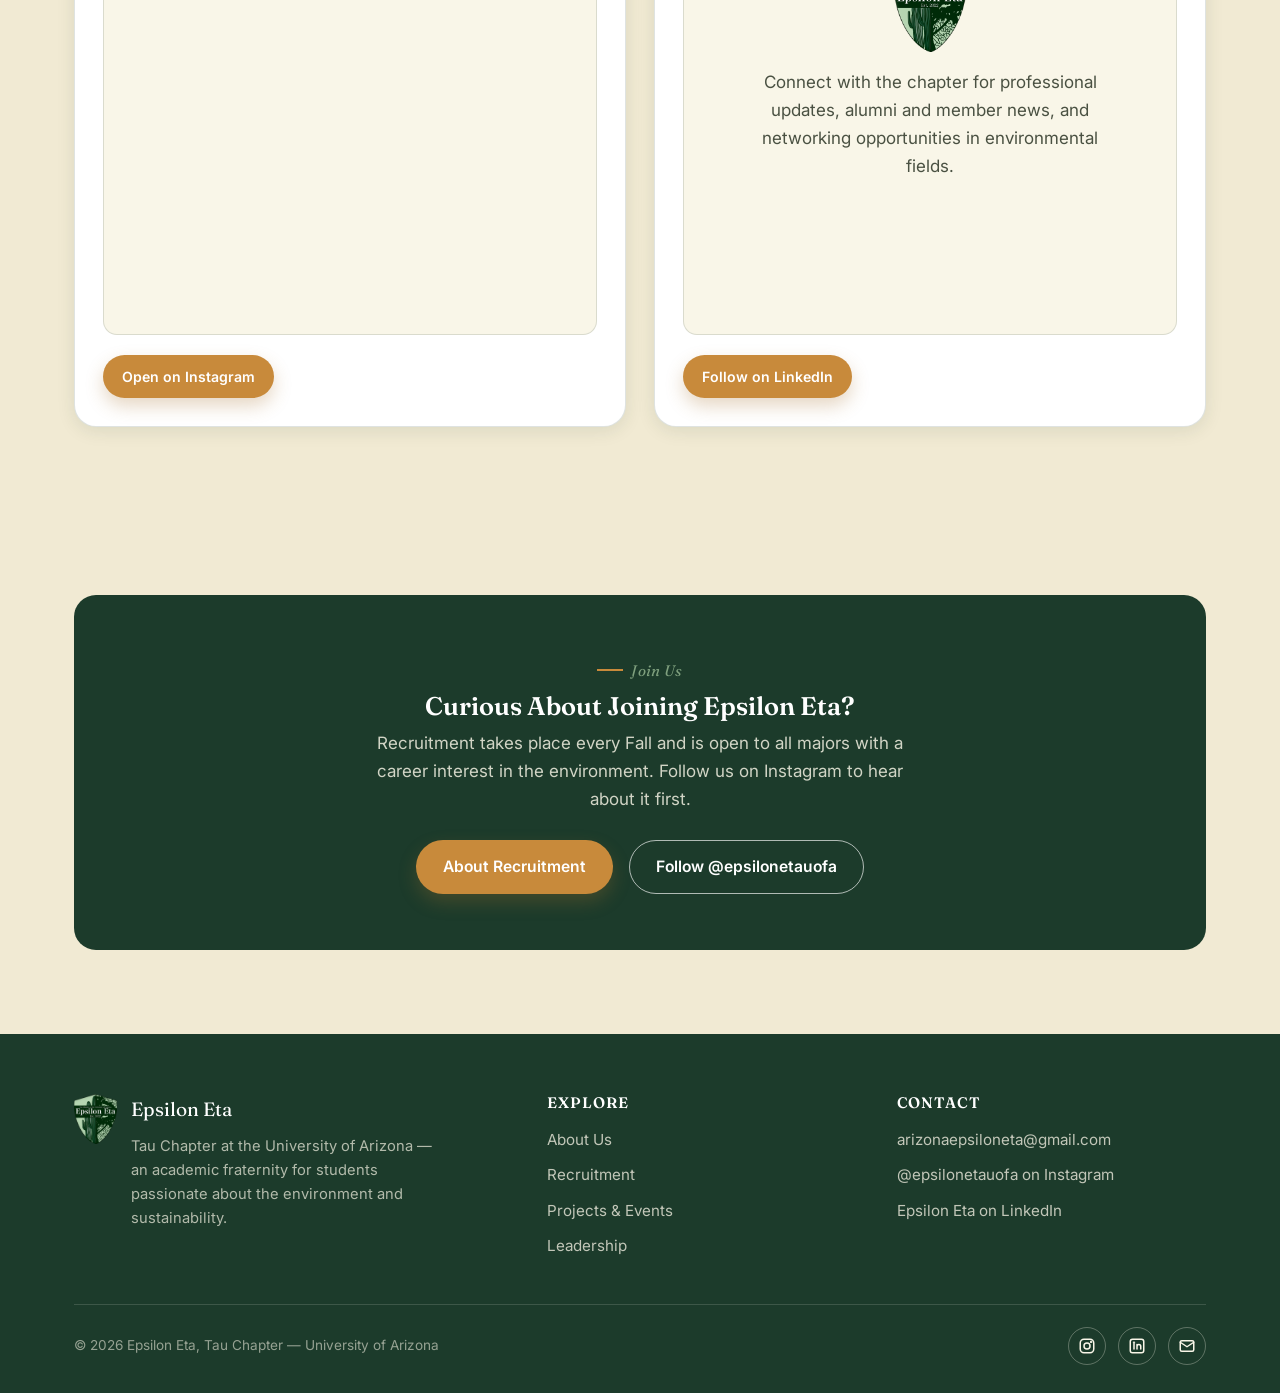
==== commit 9fa4d428: "Removed Rush info Updated the website information and added embedded links." ====
--- a/index.html
+++ b/index.html
@@ -4,7 +4,7 @@
 <meta charset="UTF-8" />
 <meta name="viewport" content="width=device-width, initial-scale=1" />
 <title>Epsilon Eta | Tau Chapter, University of Arizona</title>
-<meta name="description" content="Epsilon Eta, Tau Chapter at the University of Arizona — an environmental and sustainability-focused academic fraternity. Learn our mission, meet our leadership, and join Fall 2026 recruitment." />
+<meta name="description" content="Epsilon Eta, Tau Chapter at the University of Arizona — an environmental and sustainability-focused academic fraternity. Learn our mission, meet our leadership, and follow our projects around Tucson." />
 <link rel="icon" href="Logos/epsilonetalogo.webp" />
 <link rel="preconnect" href="https://fonts.googleapis.com">
 <link rel="preconnect" href="https://fonts.gstatic.com" crossorigin>
@@ -30,24 +30,13 @@
       <a href="leadership.html">Leadership</a>
     </nav>
     <div class="nav-cta">
-      <a href="recruitment.html" class="btn btn-gold btn-sm">Rush Fall 2026</a>
+      <a href="https://www.instagram.com/epsilonetauofa/?hl=en" target="_blank" rel="noopener" class="btn btn-gold btn-sm">Follow Us</a>
     </div>
     <button class="nav-toggle" aria-label="Toggle navigation">
       <span></span><span></span><span></span>
     </button>
   </div>
 </header>
-
-<!-- ================= RECRUITMENT BANNER ================= -->
-<div class="rush-banner">
-  <div class="container">
-    <p class="rush-text">
-      🌵 <strong>Fall 2026 Recruitment is here</strong> &mdash; Rush Week runs September 14&ndash;17
-    </p>
-    <span class="rush-badge"><span data-countdown>13</span> Days Away</span>
-    <a href="recruitment.html" class="btn btn-white btn-sm">See Dates &amp; Apply →</a>
-  </div>
-</div>
 
 <!-- ================= HERO ================= -->
 <section class="hero">
@@ -60,7 +49,7 @@
       <h1>Epsilon Eta</h1>
       <p class="tagline">Growing a community where people and the environment thrive together — at the University of Arizona.</p>
       <div class="hero-actions">
-        <a href="recruitment.html" class="btn btn-gold">Rush With Us</a>
+        <a href="projects-events.html" class="btn btn-gold">See Our Projects</a>
         <a href="leadership.html" class="btn btn-outline-dark">Meet Our Leadership</a>
       </div>
     </div>
@@ -130,16 +119,59 @@
   </div>
 </section>
 
+<!-- ================= FOLLOW ALONG ================= -->
+<section class="section section--alt" id="follow">
+  <div class="container">
+    <div class="section-head center">
+      <span class="eyebrow">Stay Connected</span>
+      <h2>Follow Along With Epsilon Eta</h2>
+      <p>See what the chapter has been up to &mdash; service days, socials, and the latest news on our projects.</p>
+    </div>
+    <div class="social-feed">
+
+      <div class="social-panel">
+        <div class="social-panel-head">
+          <span class="social-badge social-badge--ig"><svg viewBox="0 0 24 24" width="22" height="22" fill="none" stroke="currentColor" stroke-width="2" stroke-linecap="round" stroke-linejoin="round" aria-hidden="true"><rect x="3" y="3" width="18" height="18" rx="5"/><circle cx="12" cy="12" r="4"/><circle cx="17.5" cy="6.5" r="0.6" fill="currentColor"/></svg></span>
+          <div>
+            <h3>Instagram</h3>
+            <span class="handle">@epsilonetauofa</span>
+          </div>
+        </div>
+        <div class="embed-frame">
+          <iframe src="https://www.instagram.com/epsilonetauofa/embed" title="Epsilon Eta, Tau Chapter on Instagram (@epsilonetauofa)" loading="lazy" scrolling="no" allowtransparency="true"></iframe>
+        </div>
+        <a href="https://www.instagram.com/epsilonetauofa/?hl=en" target="_blank" rel="noopener" class="btn btn-gold btn-sm">Open on Instagram</a>
+      </div>
+
+      <div class="social-panel social-panel--li">
+        <div class="social-panel-head">
+          <span class="social-badge social-badge--li"><svg viewBox="0 0 24 24" width="22" height="22" fill="none" stroke="currentColor" stroke-width="2" stroke-linecap="round" stroke-linejoin="round" aria-hidden="true"><rect x="3" y="3" width="18" height="18" rx="3"/><line x1="8" y1="10" x2="8" y2="16"/><circle cx="8" cy="7.5" r="0.6" fill="currentColor"/><path d="M12 16v-6M12 12.5c0-1.5 1-2.5 2.5-2.5S17 11 17 12.5V16"/></svg></span>
+          <div>
+            <h3>LinkedIn</h3>
+            <span class="handle">Epsilon Eta, Tau Chapter</span>
+          </div>
+        </div>
+        <div class="li-card">
+          <img src="Logos/epsilonetalogo.webp" alt="Epsilon Eta shield crest logo" />
+          <p>Connect with the chapter for professional updates, alumni and member news, and networking opportunities in environmental fields.</p>
+        </div>
+        <a href="https://www.linkedin.com/company/epsilon-eta-tau-chapter/home/" target="_blank" rel="noopener" class="btn btn-gold btn-sm">Follow on LinkedIn</a>
+      </div>
+
+    </div>
+  </div>
+</section>
+
 <!-- ================= CTA ================= -->
 <section class="section section--alt">
   <div class="container">
     <div class="cta-band">
       <span class="eyebrow" style="color:var(--sage-light)">Join Us</span>
       <h2>Curious About Joining Epsilon Eta?</h2>
-      <p>Fall 2026 recruitment is open to all majors with a career interest in the environment. Come meet the chapter and see what we're about.</p>
+      <p>Recruitment takes place every Fall and is open to all majors with a career interest in the environment. Follow us on Instagram to hear about it first.</p>
       <div class="btn-row">
-        <a href="recruitment.html" class="btn btn-gold">View Recruitment Details</a>
-        <a href="projects-events.html" class="btn btn-outline-light">See Our Projects</a>
+        <a href="recruitment.html" class="btn btn-gold">About Recruitment</a>
+        <a href="https://www.instagram.com/epsilonetauofa/?hl=en" target="_blank" rel="noopener" class="btn btn-outline-light">Follow @epsilonetauofa</a>
       </div>
     </div>
   </div>
@@ -166,16 +198,16 @@
       <div class="footer-col">
         <h4>Contact</h4>
         <a href="mailto:arizonaepsiloneta@gmail.com">arizonaepsiloneta@gmail.com</a>
-        <a href="https://www.instagram.com/epsilonetauofa/" target="_blank" rel="noopener">@epsilonetauofa on Instagram</a>
-        <a href="https://www.linkedin.com/company/epsilon-eta-tau-chapter/posts/?feedView=all" target="_blank" rel="noopener">LinkedIn</a>
+        <a href="https://www.instagram.com/epsilonetauofa/?hl=en" target="_blank" rel="noopener">@epsilonetauofa on Instagram</a>
+        <a href="https://www.linkedin.com/company/epsilon-eta-tau-chapter/home/" target="_blank" rel="noopener">Epsilon Eta on LinkedIn</a>
       </div>
     </div>
     <div class="footer-bottom">
       <span>&copy; <span data-year>2026</span> Epsilon Eta, Tau Chapter &mdash; University of Arizona</span>
       <div class="social-row">
-        <a href="https://www.instagram.com/epsilonetauofa/" target="_blank" rel="noopener" aria-label="Instagram">IG</a>
-        <a href="https://www.linkedin.com/company/epsilon-eta-tau-chapter/posts/?feedView=all" target="_blank" rel="noopener" aria-label="LinkedIn">in</a>
-        <a href="mailto:arizonaepsiloneta@gmail.com" aria-label="Email">✉</a>
+        <a href="https://www.instagram.com/epsilonetauofa/?hl=en" target="_blank" rel="noopener" aria-label="Epsilon Eta on Instagram"><svg viewBox="0 0 24 24" width="18" height="18" fill="none" stroke="currentColor" stroke-width="2" stroke-linecap="round" stroke-linejoin="round" aria-hidden="true"><rect x="3" y="3" width="18" height="18" rx="5"/><circle cx="12" cy="12" r="4"/><circle cx="17.5" cy="6.5" r="0.6" fill="currentColor"/></svg></a>
+        <a href="https://www.linkedin.com/company/epsilon-eta-tau-chapter/home/" target="_blank" rel="noopener" aria-label="Epsilon Eta on LinkedIn"><svg viewBox="0 0 24 24" width="18" height="18" fill="none" stroke="currentColor" stroke-width="2" stroke-linecap="round" stroke-linejoin="round" aria-hidden="true"><rect x="3" y="3" width="18" height="18" rx="3"/><line x1="8" y1="10" x2="8" y2="16"/><circle cx="8" cy="7.5" r="0.6" fill="currentColor"/><path d="M12 16v-6M12 12.5c0-1.5 1-2.5 2.5-2.5S17 11 17 12.5V16"/></svg></a>
+        <a href="mailto:arizonaepsiloneta@gmail.com" aria-label="Email Epsilon Eta"><svg viewBox="0 0 24 24" width="18" height="18" fill="none" stroke="currentColor" stroke-width="2" stroke-linecap="round" stroke-linejoin="round" aria-hidden="true"><rect x="3" y="5" width="18" height="14" rx="2"/><polyline points="3,7 12,13 21,7"/></svg></a>
       </div>
     </div>
   </div>
--- a/css/styles.css
+++ b/css/styles.css
@@ -217,42 +217,6 @@
   transition: 0.2s ease;
 }
 
-/* ---------- Recruitment banner (top of homepage) ---------- */
-.rush-banner {
-  background: linear-gradient(90deg, var(--gold-dark), var(--gold) 55%, var(--terracotta));
-  color: var(--white);
-}
-.rush-banner .container {
-  display: flex;
-  align-items: center;
-  justify-content: center;
-  flex-wrap: wrap;
-  gap: 14px 28px;
-  padding-top: 16px;
-  padding-bottom: 16px;
-  text-align: center;
-}
-.rush-banner .rush-text {
-  font-family: var(--font-serif);
-  font-size: 1.14rem;
-  display: flex;
-  align-items: center;
-  gap: 10px;
-  flex-wrap: wrap;
-  justify-content: center;
-}
-.rush-banner .rush-text strong { font-weight: 700; }
-.rush-badge {
-  background: rgba(255,255,255,0.22);
-  border: 1px solid rgba(255,255,255,0.5);
-  border-radius: var(--radius-pill);
-  padding: 5px 16px;
-  font-family: var(--font-sans);
-  font-weight: 700;
-  font-size: 0.88rem;
-  letter-spacing: 0.02em;
-}
-
 /* ---------- Hero ---------- */
 .hero {
   position: relative;
@@ -395,43 +359,6 @@
 .logo-invert { filter: grayscale(1) invert(1); }
 
 /* ---------- Recruitment page ---------- */
-.rush-hero {
-  background: var(--forest-dark);
-  color: var(--cream);
-  padding: 76px 0 60px;
-}
-.rush-hero .container { text-align: center; }
-.rush-hero h1 { color: var(--white); font-size: clamp(2.3rem, 5.5vw, 3.6rem); }
-.rush-hero p.lead {
-  max-width: 660px;
-  margin: 0 auto 1.4em;
-  color: rgba(249,246,232,0.86);
-  font-size: 1.08rem;
-}
-.countdown {
-  display: inline-flex;
-  gap: 14px;
-  background: rgba(249,246,232,0.08);
-  border: 1px solid rgba(249,246,232,0.28);
-  border-radius: var(--radius-lg);
-  padding: 18px 30px;
-  margin: 8px 0 24px;
-}
-.countdown .num {
-  font-family: var(--font-serif);
-  font-size: 2.4rem;
-  font-weight: 700;
-  color: var(--gold);
-  line-height: 1;
-  display: block;
-}
-.countdown .lbl {
-  font-size: 0.72rem;
-  letter-spacing: 0.08em;
-  text-transform: uppercase;
-  color: rgba(249,246,232,0.7);
-}
-
 .eligibility-card {
   background: var(--white);
   border: 1px solid var(--line);
@@ -454,89 +381,6 @@
   flex-shrink: 0;
 }
 
-.schedule-grid {
-  display: grid;
-  grid-template-columns: repeat(4, 1fr);
-  gap: 20px;
-}
-.schedule-card {
-  background: var(--white);
-  border: 1px solid var(--line);
-  border-radius: var(--radius-lg);
-  padding: 26px 22px;
-  box-shadow: var(--shadow-card);
-  position: relative;
-}
-.schedule-card.required {
-  border: 2px solid var(--gold);
-}
-.schedule-card .req-badge {
-  position: absolute;
-  top: -12px;
-  right: 18px;
-  background: var(--gold);
-  color: var(--white);
-  font-size: 0.7rem;
-  font-weight: 700;
-  letter-spacing: 0.04em;
-  text-transform: uppercase;
-  padding: 5px 12px;
-  border-radius: var(--radius-pill);
-}
-.schedule-card .day {
-  font-family: var(--font-serif);
-  font-style: italic;
-  color: var(--sage);
-  font-size: 0.92rem;
-  margin-bottom: 4px;
-}
-.schedule-card h3 { font-size: 1.22rem; margin-bottom: 8px; }
-.schedule-card .meta {
-  font-size: 0.92rem;
-  color: var(--ink-soft);
-  display: flex;
-  flex-direction: column;
-  gap: 3px;
-  margin-bottom: 10px;
-}
-.schedule-card .desc {
-  font-size: 0.92rem;
-  color: var(--ink-soft);
-  margin-bottom: 0;
-}
-
-.application-panel {
-  background: var(--cream-alt);
-  border-radius: var(--radius-lg);
-  padding: 44px;
-  display: grid;
-  grid-template-columns: 1fr 1fr;
-  gap: 40px;
-  align-items: start;
-}
-.due-tag {
-  display: inline-block;
-  background: var(--forest-dark);
-  color: var(--white);
-  font-size: 0.86rem;
-  font-weight: 600;
-  padding: 8px 18px;
-  border-radius: var(--radius-pill);
-  margin-bottom: 18px;
-}
-.req-list li {
-  display: flex;
-  gap: 10px;
-  padding: 10px 0;
-  border-bottom: 1px dashed var(--line);
-  color: var(--ink-soft);
-}
-.req-list li:last-child { border-bottom: none; }
-.req-list li::before {
-  content: "🌿";
-  flex-shrink: 0;
-}
-
 .recruit-gallery {
   display: grid;
   grid-template-columns: repeat(4, 1fr);
@@ -551,32 +395,6 @@
   transition: transform 0.25s ease;
 }
 .recruit-gallery img:hover { transform: scale(1.03); }
-
-.flyer-grid {
-  display: grid;
-  grid-template-columns: repeat(4, 1fr);
-  gap: 18px;
-}
-.flyer-card {
-  position: relative;
-  border-radius: var(--radius-md);
-  overflow: hidden;
-  box-shadow: var(--shadow-card);
-  line-height: 0;
-}
-.flyer-card img {
-  width: 100%;
-  display: block;
-}
-.flyer-card.required {
-  box-shadow: 0 0 0 3px var(--gold), var(--shadow-soft);
-}
-.flyer-card .req-badge {
-  position: absolute;
-  top: 14px;
-  right: 14px;
-  box-shadow: 0 4px 10px rgba(0,0,0,0.28);
-}
 
 /* ---------- Projects & Events ---------- */
 .event-block {
@@ -734,19 +552,147 @@
 }
 .social-row a:hover { background: var(--gold); border-color: var(--gold); }
 
+/* ---------- Rainwater Garden grant feature ---------- */
+.grant-feature {
+  display: grid;
+  grid-template-columns: minmax(0, 420px) 1fr;
+  gap: 54px;
+  align-items: start;
+  padding: 40px 0 56px;
+  border-bottom: 1px solid var(--line);
+}
+.grant-flyer {
+  display: block;
+  border-radius: var(--radius-lg);
+  overflow: hidden;
+  box-shadow: var(--shadow-soft);
+  line-height: 0;
+  transition: transform 0.25s ease;
+}
+.grant-flyer:hover { transform: translateY(-3px); }
+.grant-flyer img { width: 100%; height: auto; display: block; }
+.grant-copy .tag {
+  display: inline-block;
+  background: var(--cream-alt);
+  color: var(--forest);
+  font-size: 0.78rem;
+  font-weight: 700;
+  letter-spacing: 0.05em;
+  text-transform: uppercase;
+  padding: 6px 14px;
+  border-radius: var(--radius-pill);
+  margin-bottom: 14px;
+}
+.grant-copy h2 { font-size: 2.1rem; margin-bottom: 0.3em; }
+.grant-copy .grant-lead {
+  font-family: var(--font-serif);
+  font-style: italic;
+  color: var(--sage);
+  font-size: 1.2rem;
+}
+.grant-copy p { color: var(--ink-soft); }
+.grant-facts {
+  background: var(--white);
+  border: 1px solid var(--line);
+  border-radius: var(--radius-lg);
+  padding: 8px 26px;
+  margin: 22px 0;
+  box-shadow: var(--shadow-card);
+}
+.grant-facts li {
+  padding: 12px 0;
+  border-bottom: 1px dashed var(--line);
+  color: var(--ink-soft);
+  display: flex;
+  flex-direction: column;
+  gap: 2px;
+}
+.grant-facts li:last-child { border-bottom: none; }
+.grant-facts strong {
+  font-size: 0.74rem;
+  letter-spacing: 0.07em;
+  text-transform: uppercase;
+  color: var(--sage);
+}
+.grant-actions { margin-top: 8px; }
+
+/* ---------- Follow along (social) ---------- */
+.social-feed {
+  display: grid;
+  grid-template-columns: 1fr 1fr;
+  gap: 28px;
+  align-items: stretch;
+}
+.social-panel {
+  background: var(--white);
+  border: 1px solid var(--line);
+  border-radius: var(--radius-lg);
+  box-shadow: var(--shadow-card);
+  padding: 28px;
+  display: flex;
+  flex-direction: column;
+  gap: 20px;
+  align-items: flex-start;
+}
+.social-panel .btn { margin-top: auto; }
+.social-panel-head { display: flex; align-items: center; gap: 14px; }
+.social-panel-head h3 { margin: 0; font-size: 1.3rem; }
+.social-panel-head .handle { font-size: 0.9rem; color: var(--ink-soft); }
+.social-badge {
+  width: 46px;
+  height: 46px;
+  border-radius: 50%;
+  display: flex;
+  align-items: center;
+  justify-content: center;
+  background: var(--forest-dark);
+  color: var(--cream);
+  flex-shrink: 0;
+}
+.embed-frame {
+  width: 100%;
+  border-radius: var(--radius-md);
+  overflow: hidden;
+  border: 1px solid var(--line);
+  background: var(--cream);
+}
+.embed-frame iframe {
+  display: block;
+  width: 100%;
+  height: 520px;
+  border: 0;
+}
+.li-card {
+  width: 100%;
+  flex: 1;
+  background: var(--cream);
+  border: 1px solid var(--line);
+  border-radius: var(--radius-md);
+  padding: 32px 28px;
+  display: flex;
+  flex-direction: column;
+  align-items: center;
+  justify-content: center;
+  text-align: center;
+  gap: 16px;
+}
+.li-card img { height: 84px; width: auto; }
+.li-card p { color: var(--ink-soft); max-width: 380px; margin: 0; }
+.social-row a svg { width: 18px; height: 18px; }
+
 /* ---------- Responsive ---------- */
 @media (max-width: 980px) {
   .two-col { grid-template-columns: 1fr; gap: 34px; }
   .pillars { grid-template-columns: 1fr; }
-  .schedule-grid { grid-template-columns: repeat(2, 1fr); }
   .board-grid { grid-template-columns: repeat(3, 1fr); }
-  .application-panel { grid-template-columns: 1fr; }
   .event-block, .event-block.reverse { grid-template-columns: 1fr; }
   .event-block.reverse .event-media,
   .event-block.reverse .event-copy { order: initial; }
   .footer-grid { grid-template-columns: 1fr 1fr; }
+  .grant-feature { grid-template-columns: 1fr; gap: 34px; }
+  .grant-flyer { max-width: 440px; margin: 0 auto; }
+  .social-feed { grid-template-columns: 1fr; }
   .recruit-gallery { grid-template-columns: repeat(2, 1fr); }
-  .flyer-grid { grid-template-columns: repeat(2, 1fr); }
 }
 @media (max-width: 760px) {
   .nav-links, .nav-cta .btn { display: none; }
@@ -764,11 +710,8 @@
   }
   .navbar.open .nav-links a { display: block; text-align: center; }
   .section { padding: 60px 0; }
-  .schedule-grid { grid-template-columns: 1fr; }
   .board-grid { grid-template-columns: repeat(2, 1fr); }
   .footer-grid { grid-template-columns: 1fr; }
   .footer-bottom { flex-direction: column; align-items: flex-start; }
   .recruit-gallery { grid-template-columns: 1fr; }
-  .flyer-grid { grid-template-columns: 1fr 1fr; }
-  .rush-banner .rush-text { font-size: 1rem; }
-}
+}
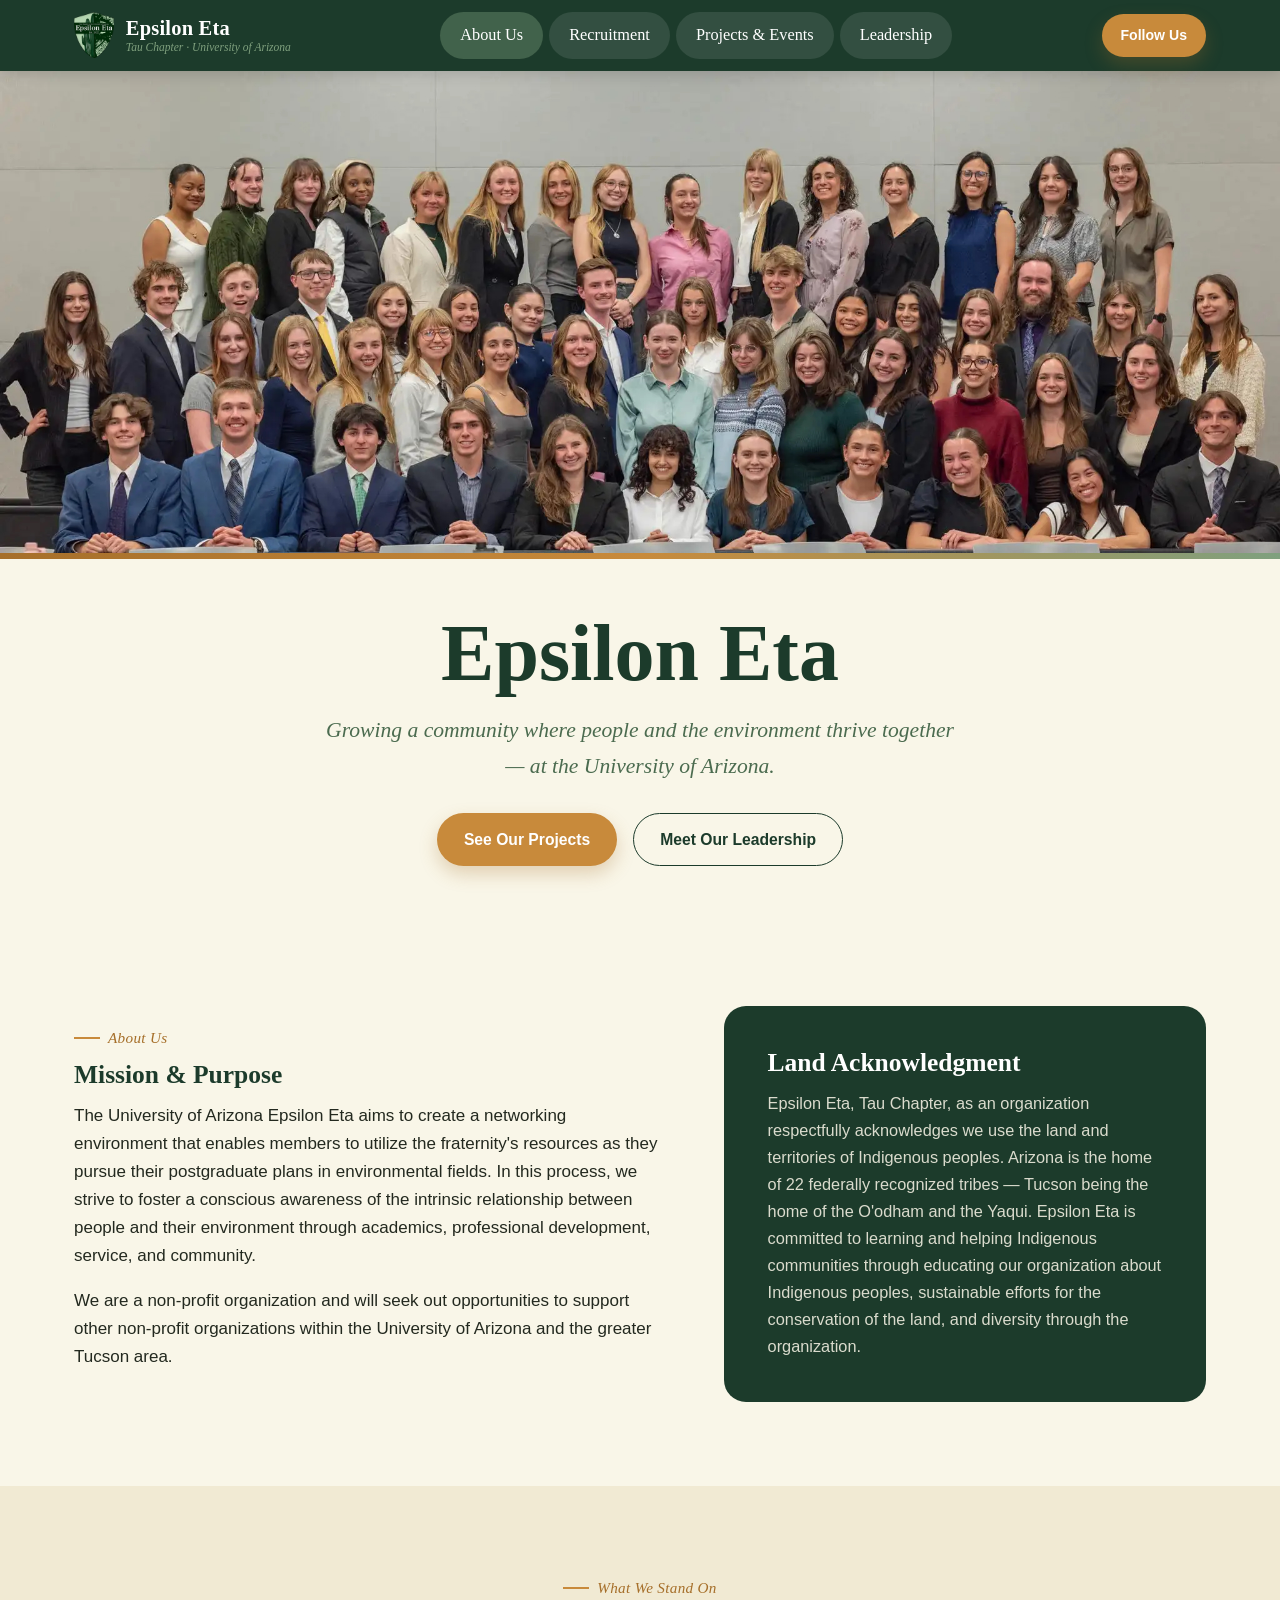
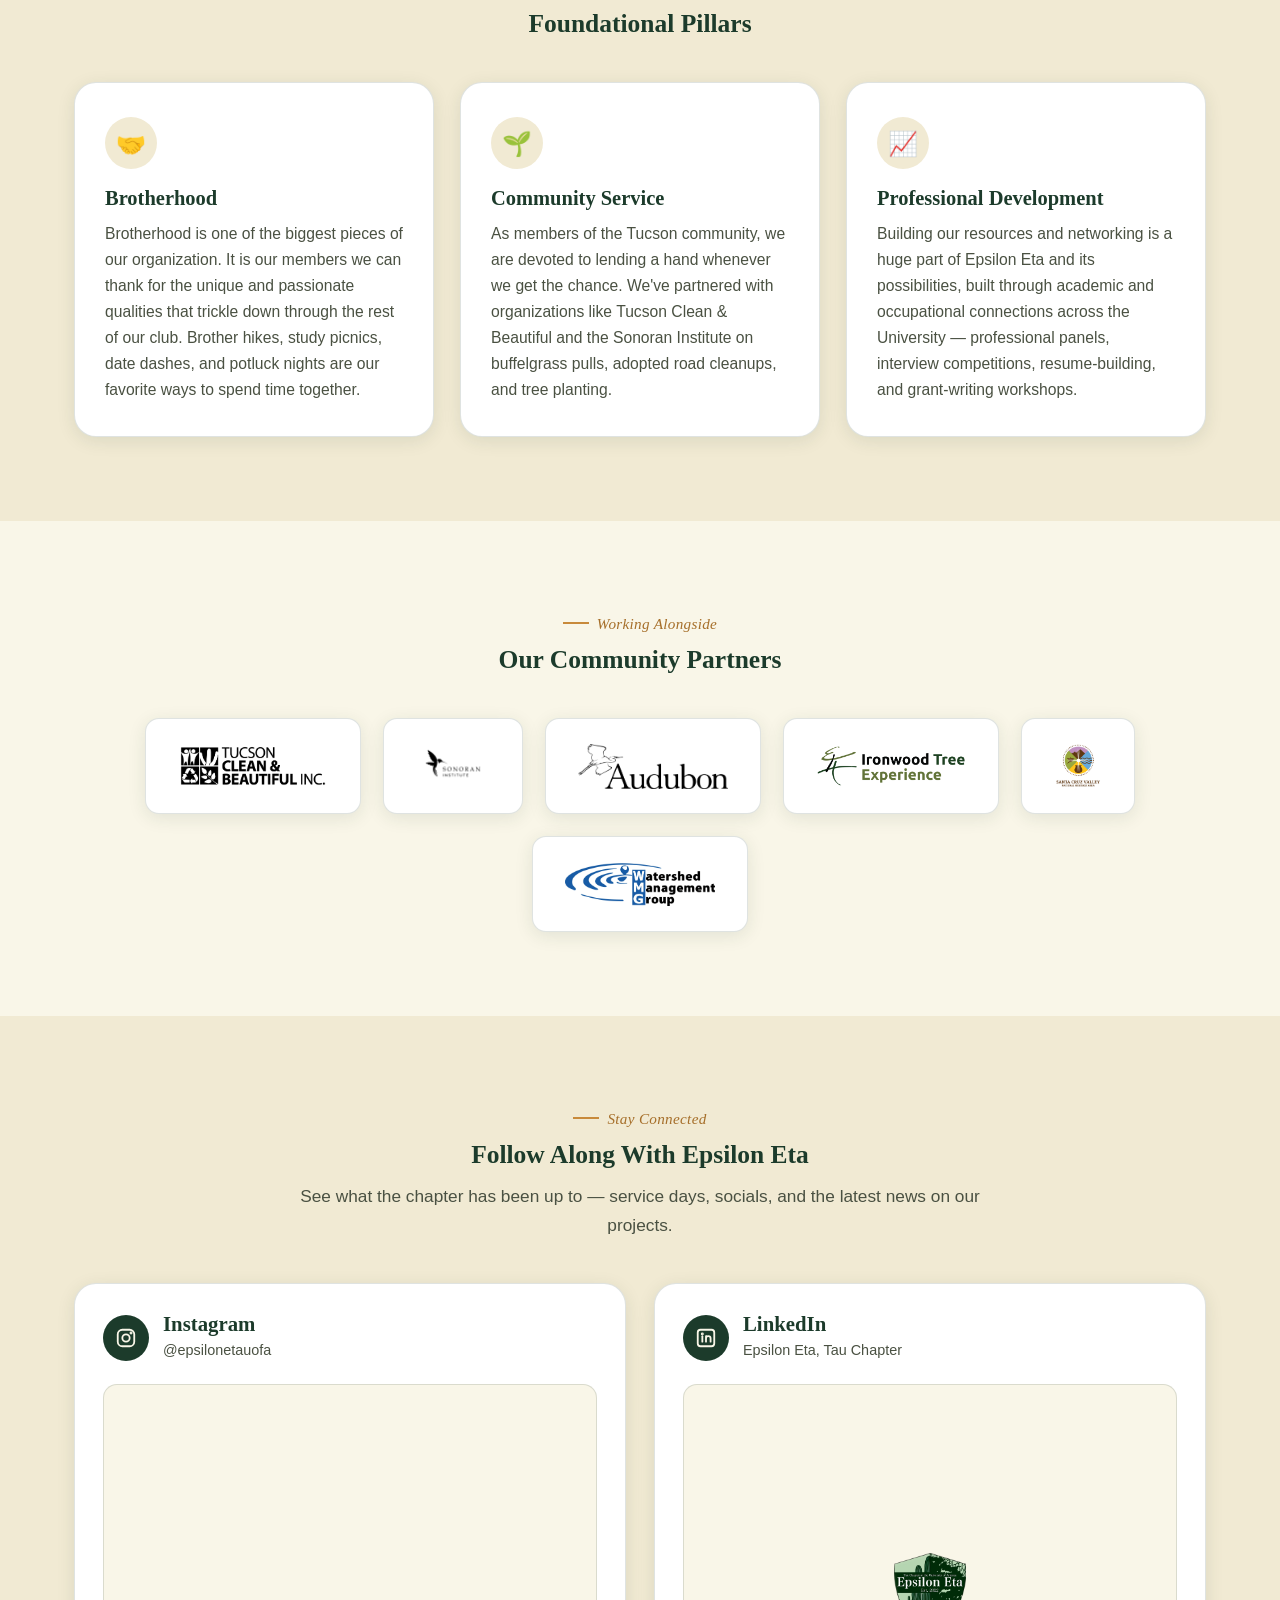
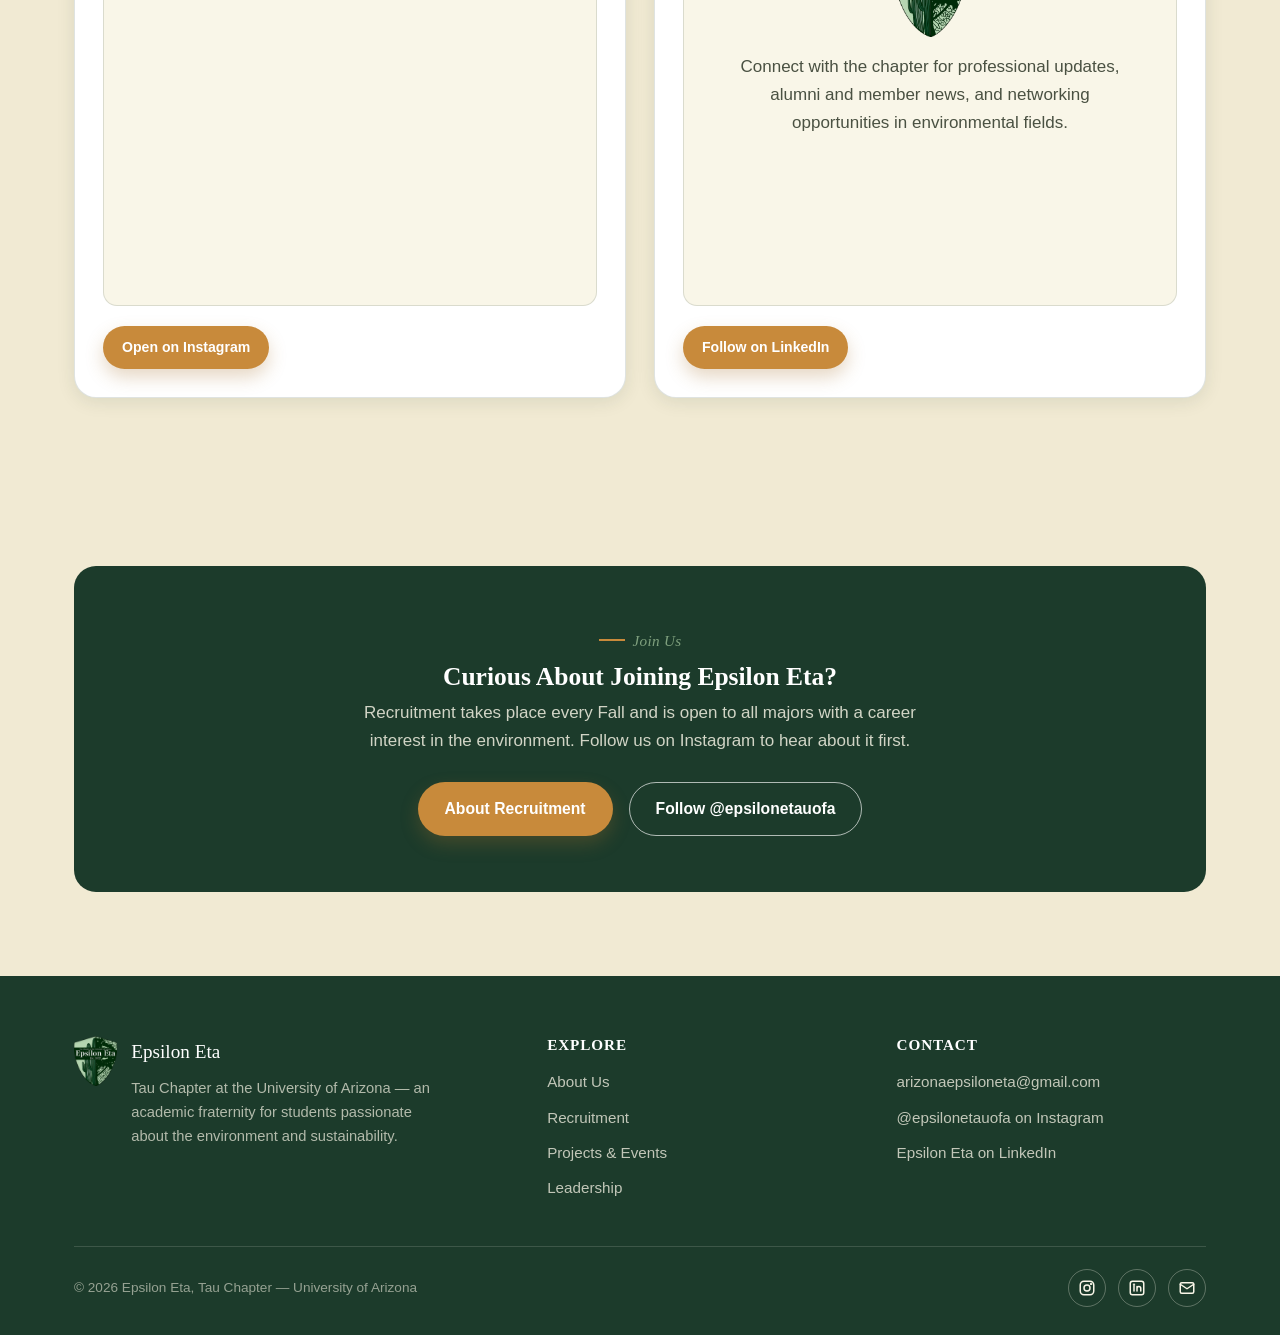
==== commit 44988d75: "Add files via upload Updated the site font." ====
--- a/index.html
+++ b/index.html
@@ -8,7 +8,7 @@
 <link rel="icon" href="Logos/epsilonetalogo.webp" />
 <link rel="preconnect" href="https://fonts.googleapis.com">
 <link rel="preconnect" href="https://fonts.gstatic.com" crossorigin>
-<link href="https://fonts.googleapis.com/css2?family=Fraunces:ital,wght@0,500;0,600;0,700;1,500&family=Inter:wght@400;500;600;700&display=swap" rel="stylesheet">
+<link href="https://fonts.googleapis.com/css2?family=Averia+Serif+Libre:ital,wght@0,300;0,400;0,700;1,300;1,400;1,700&display=swap" rel="stylesheet">
 <link rel="stylesheet" href="css/styles.css" />
 </head>
 <body>
